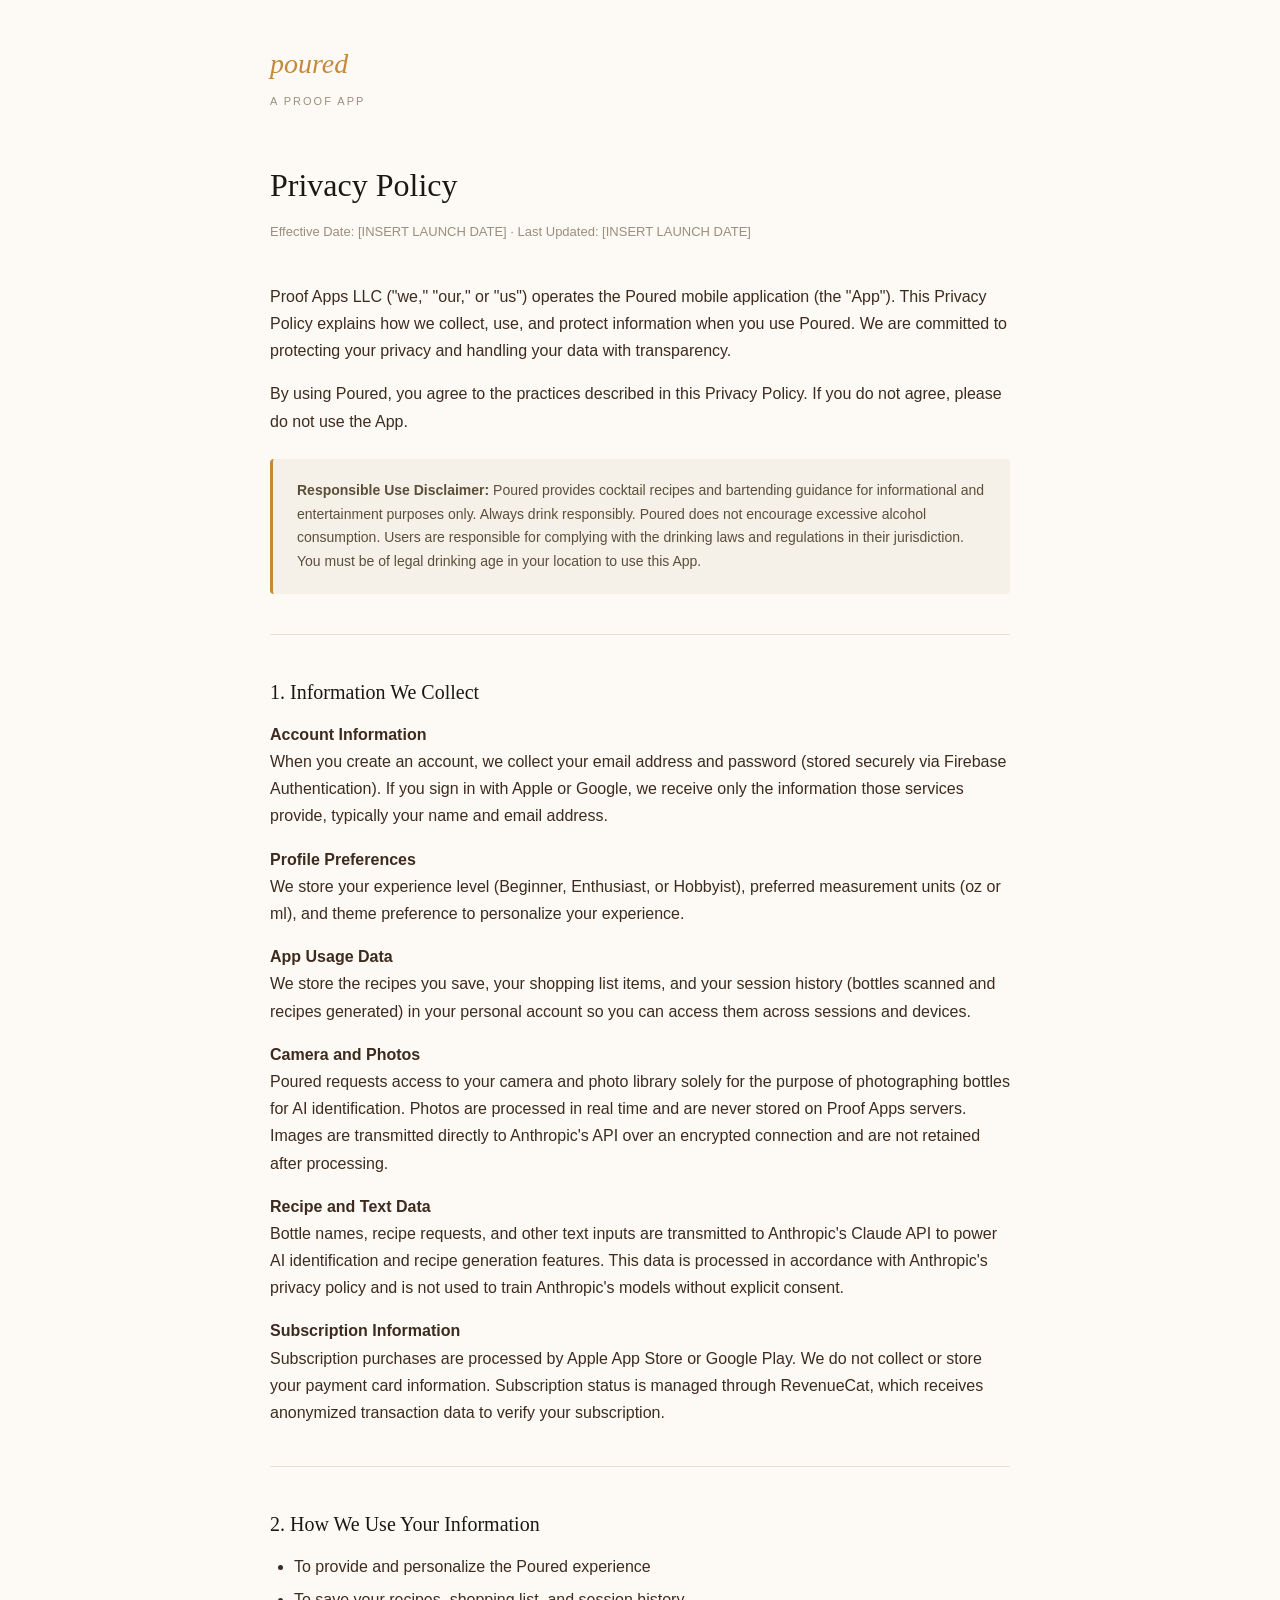
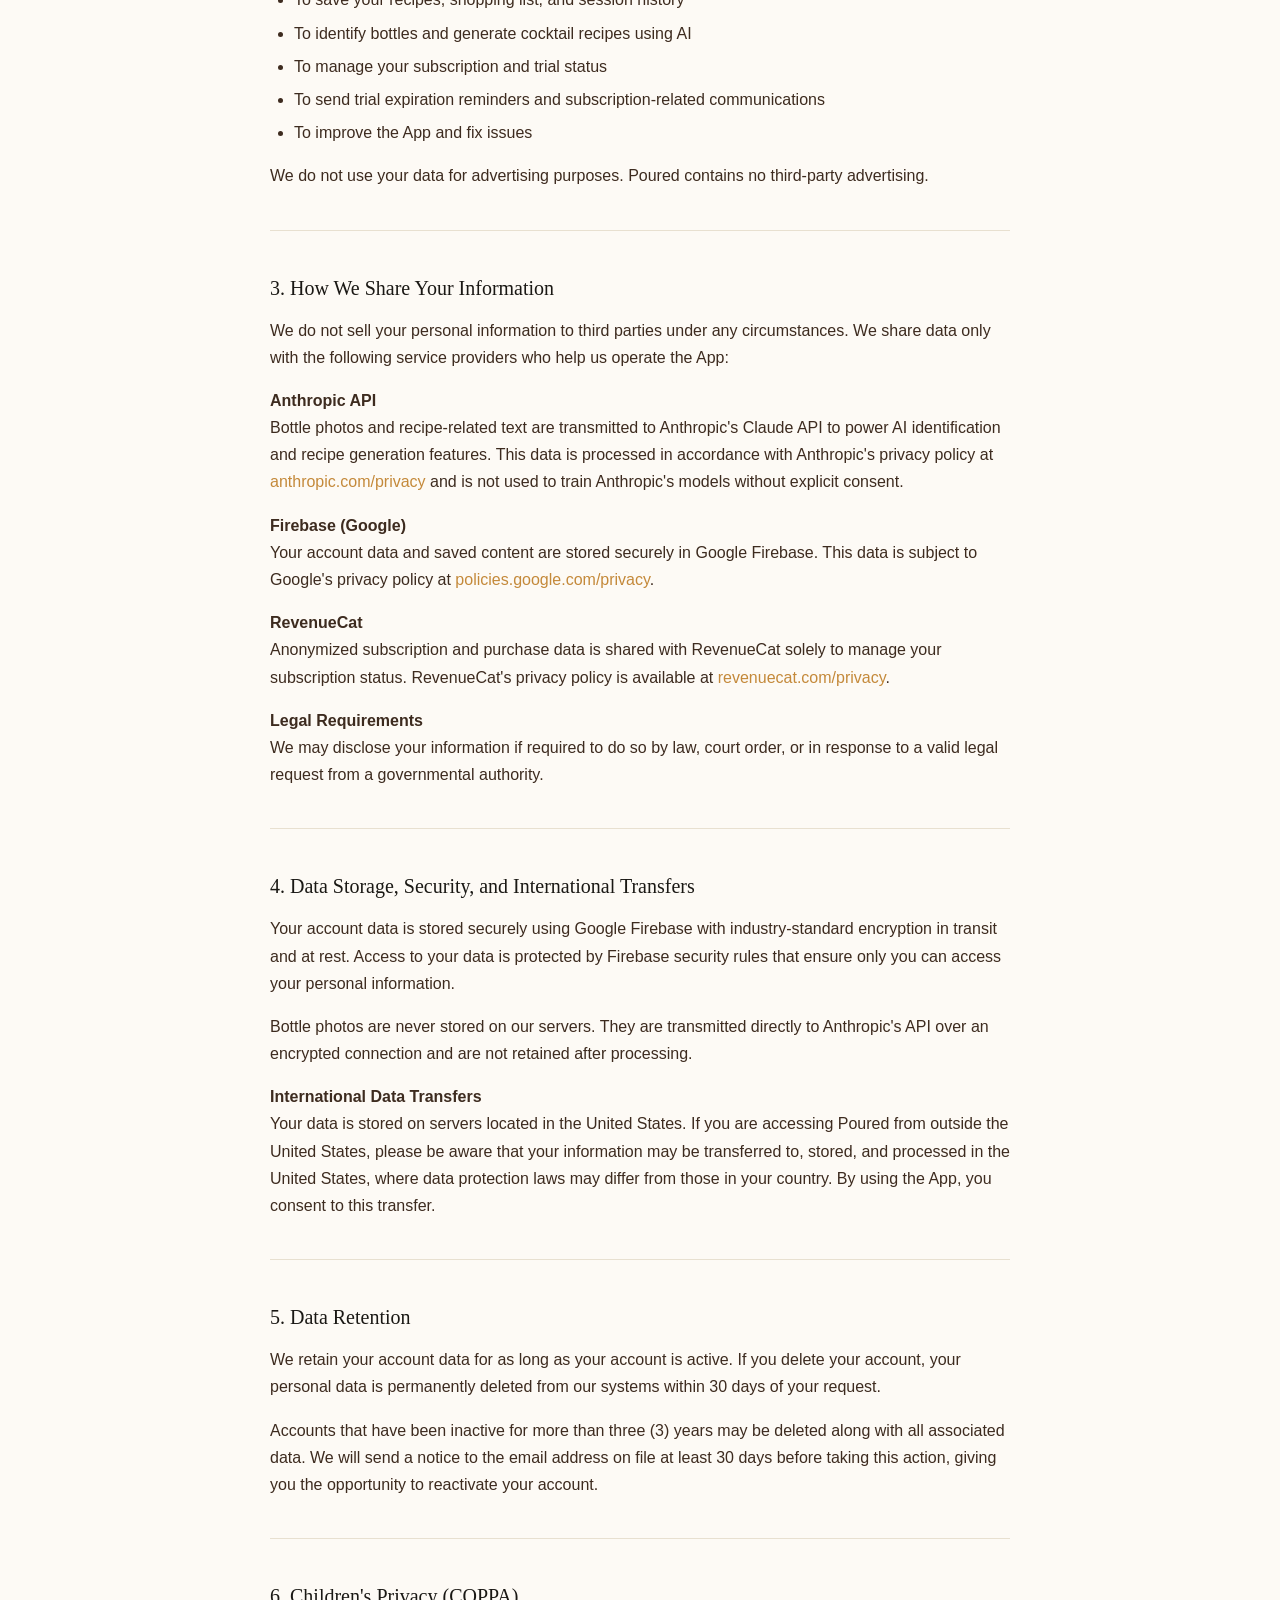
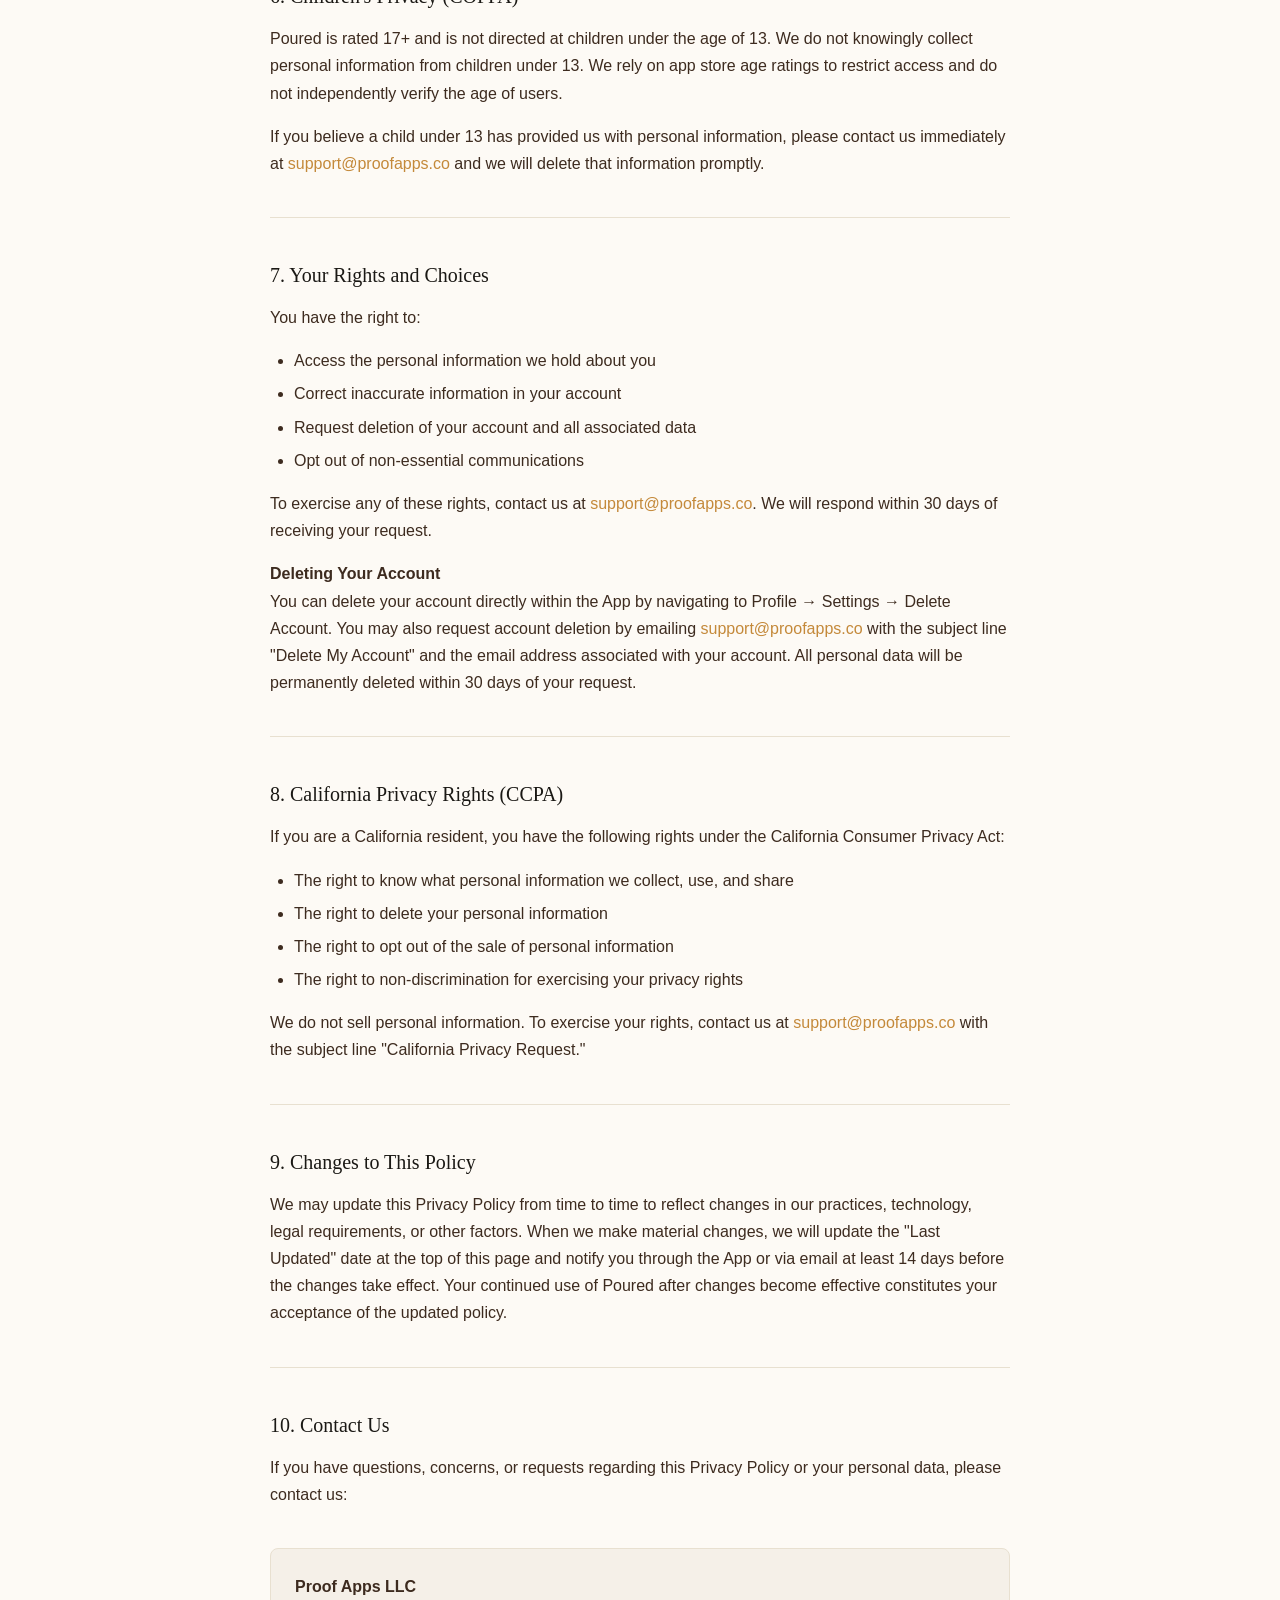
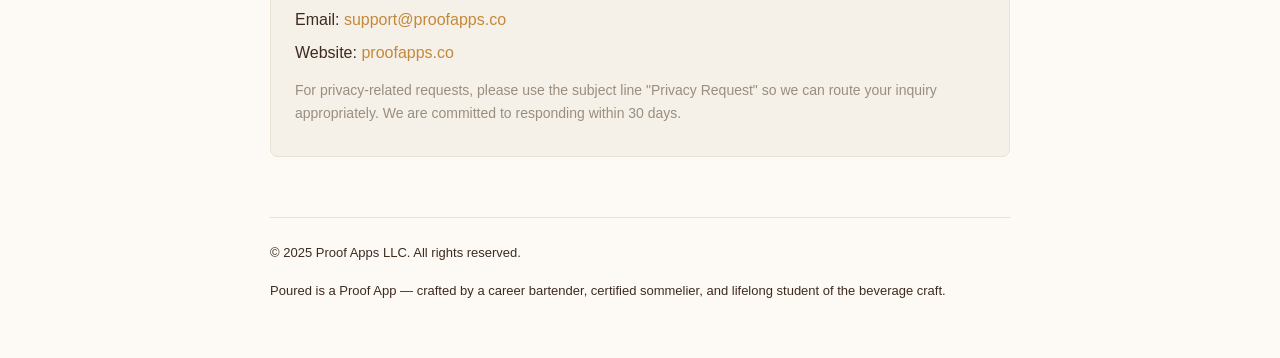
==== privacy.html @ 3e474027 "Rename privacy-policy.html to privacy.html" ====
<!DOCTYPE html>
<html lang="en">
<head>
  <meta charset="UTF-8">
  <meta name="viewport" content="width=device-width, initial-scale=1.0">
  <title>Privacy Policy — Poured</title>
  <style>
    * { box-sizing: border-box; margin: 0; padding: 0; }
    body {
      font-family: -apple-system, BlinkMacSystemFont, 'Helvetica Neue', Arial, sans-serif;
      font-size: 16px;
      line-height: 1.7;
      color: #1a1814;
      background: #fdfaf5;
      padding: 40px 20px;
    }
    .container { max-width: 740px; margin: 0 auto; }
    .brand { font-family: Georgia, serif; font-style: italic; font-size: 28px; color: #c4893a; margin-bottom: 4px; }
    .brand-sub { font-size: 11px; letter-spacing: 2px; text-transform: uppercase; color: #9a8e7e; margin-bottom: 48px; }
    h1 { font-family: Georgia, serif; font-size: 32px; font-weight: 400; color: #1a1814; margin-bottom: 8px; }
    .effective-date { font-size: 13px; color: #9a8e7e; margin-bottom: 40px; }
    h2 { font-family: Georgia, serif; font-size: 20px; font-weight: 400; color: #1a1814; margin-top: 40px; margin-bottom: 12px; }
    p { margin-bottom: 16px; color: #3d2b1f; }
    ul { margin: 0 0 16px 24px; color: #3d2b1f; }
    ul li { margin-bottom: 6px; }
    .divider { border: none; border-top: 1px solid #e8e0d0; margin: 40px 0; }
    a { color: #c4893a; text-decoration: none; }
    a:hover { text-decoration: underline; }
    .contact-box { background: #f5f0e8; border: 1px solid #e8e0d0; border-radius: 8px; padding: 24px; margin-top: 40px; }
    .contact-box p { margin-bottom: 6px; }
    .disclaimer-box { background: #f5f0e8; border-left: 3px solid #c4893a; border-radius: 4px; padding: 20px 24px; margin: 24px 0; }
    .disclaimer-box p { margin-bottom: 0; font-size: 14px; color: #5c4f3a; }
    .footer { margin-top: 60px; padding-top: 24px; border-top: 1px solid #e8e0d0; font-size: 13px; color: #9a8e7e; }
  </style>
</head>
<body>
  <div class="container">

    <div class="brand">poured</div>
    <div class="brand-sub">A Proof App</div>

    <h1>Privacy Policy</h1>
    <p class="effective-date">Effective Date: [INSERT LAUNCH DATE] · Last Updated: [INSERT LAUNCH DATE]</p>

    <p>Proof Apps LLC ("we," "our," or "us") operates the Poured mobile application (the "App"). This Privacy Policy explains how we collect, use, and protect information when you use Poured. We are committed to protecting your privacy and handling your data with transparency.</p>

    <p>By using Poured, you agree to the practices described in this Privacy Policy. If you do not agree, please do not use the App.</p>

    <div class="disclaimer-box">
      <p><strong>Responsible Use Disclaimer:</strong> Poured provides cocktail recipes and bartending guidance for informational and entertainment purposes only. Always drink responsibly. Poured does not encourage excessive alcohol consumption. Users are responsible for complying with the drinking laws and regulations in their jurisdiction. You must be of legal drinking age in your location to use this App.</p>
    </div>

    <hr class="divider">

    <h2>1. Information We Collect</h2>

    <p><strong>Account Information</strong><br>
    When you create an account, we collect your email address and password (stored securely via Firebase Authentication). If you sign in with Apple or Google, we receive only the information those services provide, typically your name and email address.</p>

    <p><strong>Profile Preferences</strong><br>
    We store your experience level (Beginner, Enthusiast, or Hobbyist), preferred measurement units (oz or ml), and theme preference to personalize your experience.</p>

    <p><strong>App Usage Data</strong><br>
    We store the recipes you save, your shopping list items, and your session history (bottles scanned and recipes generated) in your personal account so you can access them across sessions and devices.</p>

    <p><strong>Camera and Photos</strong><br>
    Poured requests access to your camera and photo library solely for the purpose of photographing bottles for AI identification. Photos are processed in real time and are never stored on Proof Apps servers. Images are transmitted directly to Anthropic's API over an encrypted connection and are not retained after processing.</p>

    <p><strong>Recipe and Text Data</strong><br>
    Bottle names, recipe requests, and other text inputs are transmitted to Anthropic's Claude API to power AI identification and recipe generation features. This data is processed in accordance with Anthropic's privacy policy and is not used to train Anthropic's models without explicit consent.</p>

    <p><strong>Subscription Information</strong><br>
    Subscription purchases are processed by Apple App Store or Google Play. We do not collect or store your payment card information. Subscription status is managed through RevenueCat, which receives anonymized transaction data to verify your subscription.</p>

    <hr class="divider">

    <h2>2. How We Use Your Information</h2>

    <ul>
      <li>To provide and personalize the Poured experience</li>
      <li>To save your recipes, shopping list, and session history</li>
      <li>To identify bottles and generate cocktail recipes using AI</li>
      <li>To manage your subscription and trial status</li>
      <li>To send trial expiration reminders and subscription-related communications</li>
      <li>To improve the App and fix issues</li>
    </ul>

    <p>We do not use your data for advertising purposes. Poured contains no third-party advertising.</p>

    <hr class="divider">

    <h2>3. How We Share Your Information</h2>

    <p>We do not sell your personal information to third parties under any circumstances. We share data only with the following service providers who help us operate the App:</p>

    <p><strong>Anthropic API</strong><br>
    Bottle photos and recipe-related text are transmitted to Anthropic's Claude API to power AI identification and recipe generation features. This data is processed in accordance with Anthropic's privacy policy at <a href="https://www.anthropic.com/privacy" target="_blank">anthropic.com/privacy</a> and is not used to train Anthropic's models without explicit consent.</p>

    <p><strong>Firebase (Google)</strong><br>
    Your account data and saved content are stored securely in Google Firebase. This data is subject to Google's privacy policy at <a href="https://policies.google.com/privacy" target="_blank">policies.google.com/privacy</a>.</p>

    <p><strong>RevenueCat</strong><br>
    Anonymized subscription and purchase data is shared with RevenueCat solely to manage your subscription status. RevenueCat's privacy policy is available at <a href="https://www.revenuecat.com/privacy" target="_blank">revenuecat.com/privacy</a>.</p>

    <p><strong>Legal Requirements</strong><br>
    We may disclose your information if required to do so by law, court order, or in response to a valid legal request from a governmental authority.</p>

    <hr class="divider">

    <h2>4. Data Storage, Security, and International Transfers</h2>

    <p>Your account data is stored securely using Google Firebase with industry-standard encryption in transit and at rest. Access to your data is protected by Firebase security rules that ensure only you can access your personal information.</p>

    <p>Bottle photos are never stored on our servers. They are transmitted directly to Anthropic's API over an encrypted connection and are not retained after processing.</p>

    <p><strong>International Data Transfers</strong><br>
    Your data is stored on servers located in the United States. If you are accessing Poured from outside the United States, please be aware that your information may be transferred to, stored, and processed in the United States, where data protection laws may differ from those in your country. By using the App, you consent to this transfer.</p>

    <hr class="divider">

    <h2>5. Data Retention</h2>

    <p>We retain your account data for as long as your account is active. If you delete your account, your personal data is permanently deleted from our systems within 30 days of your request.</p>

    <p>Accounts that have been inactive for more than three (3) years may be deleted along with all associated data. We will send a notice to the email address on file at least 30 days before taking this action, giving you the opportunity to reactivate your account.</p>

    <hr class="divider">

    <h2>6. Children's Privacy (COPPA)</h2>

    <p>Poured is rated 17+ and is not directed at children under the age of 13. We do not knowingly collect personal information from children under 13. We rely on app store age ratings to restrict access and do not independently verify the age of users.</p>

    <p>If you believe a child under 13 has provided us with personal information, please contact us immediately at <a href="mailto:support@proofapps.co">support@proofapps.co</a> and we will delete that information promptly.</p>

    <hr class="divider">

    <h2>7. Your Rights and Choices</h2>

    <p>You have the right to:</p>
    <ul>
      <li>Access the personal information we hold about you</li>
      <li>Correct inaccurate information in your account</li>
      <li>Request deletion of your account and all associated data</li>
      <li>Opt out of non-essential communications</li>
    </ul>

    <p>To exercise any of these rights, contact us at <a href="mailto:support@proofapps.co">support@proofapps.co</a>. We will respond within 30 days of receiving your request.</p>

    <p><strong>Deleting Your Account</strong><br>
    You can delete your account directly within the App by navigating to Profile → Settings → Delete Account. You may also request account deletion by emailing <a href="mailto:support@proofapps.co">support@proofapps.co</a> with the subject line "Delete My Account" and the email address associated with your account. All personal data will be permanently deleted within 30 days of your request.</p>

    <hr class="divider">

    <h2>8. California Privacy Rights (CCPA)</h2>

    <p>If you are a California resident, you have the following rights under the California Consumer Privacy Act:</p>
    <ul>
      <li>The right to know what personal information we collect, use, and share</li>
      <li>The right to delete your personal information</li>
      <li>The right to opt out of the sale of personal information</li>
      <li>The right to non-discrimination for exercising your privacy rights</li>
    </ul>

    <p>We do not sell personal information. To exercise your rights, contact us at <a href="mailto:support@proofapps.co">support@proofapps.co</a> with the subject line "California Privacy Request."</p>

    <hr class="divider">

    <h2>9. Changes to This Policy</h2>

    <p>We may update this Privacy Policy from time to time to reflect changes in our practices, technology, legal requirements, or other factors. When we make material changes, we will update the "Last Updated" date at the top of this page and notify you through the App or via email at least 14 days before the changes take effect. Your continued use of Poured after changes become effective constitutes your acceptance of the updated policy.</p>

    <hr class="divider">

    <h2>10. Contact Us</h2>

    <p>If you have questions, concerns, or requests regarding this Privacy Policy or your personal data, please contact us:</p>

    <div class="contact-box">
      <p><strong>Proof Apps LLC</strong></p>
      <p>Email: <a href="mailto:support@proofapps.co">support@proofapps.co</a></p>
      <p>Website: <a href="https://proofapps.co" target="_blank">proofapps.co</a></p>
      <p style="margin-top: 12px; font-size: 14px; color: #9a8e7e;">
        For privacy-related requests, please use the subject line "Privacy Request" so we can route your inquiry appropriately. We are committed to responding within 30 days.
      </p>
    </div>

    <div class="footer">
      <p>© 2025 Proof Apps LLC. All rights reserved.</p>
      <p style="margin-top: 4px;">Poured is a Proof App — crafted by a career bartender, certified sommelier, and lifelong student of the beverage craft.</p>
    </div>

  </div>
</body>
</html>
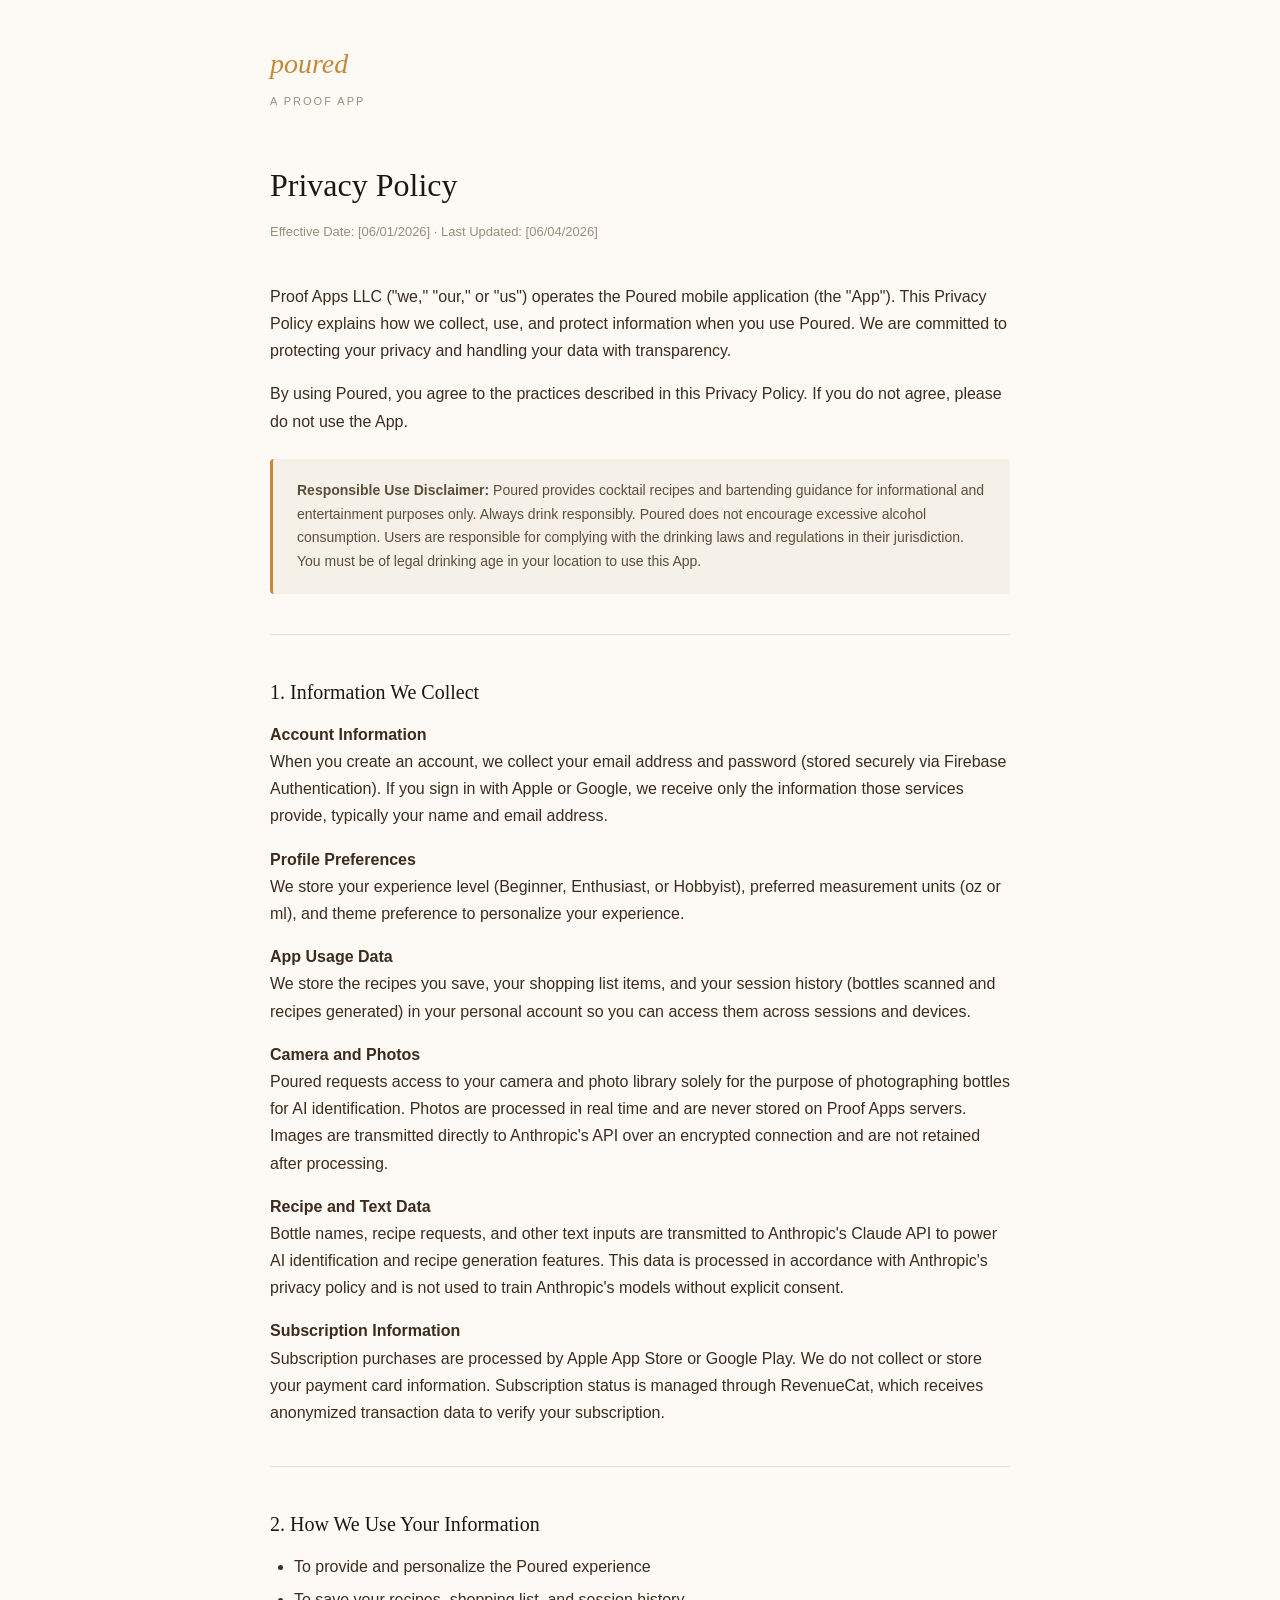
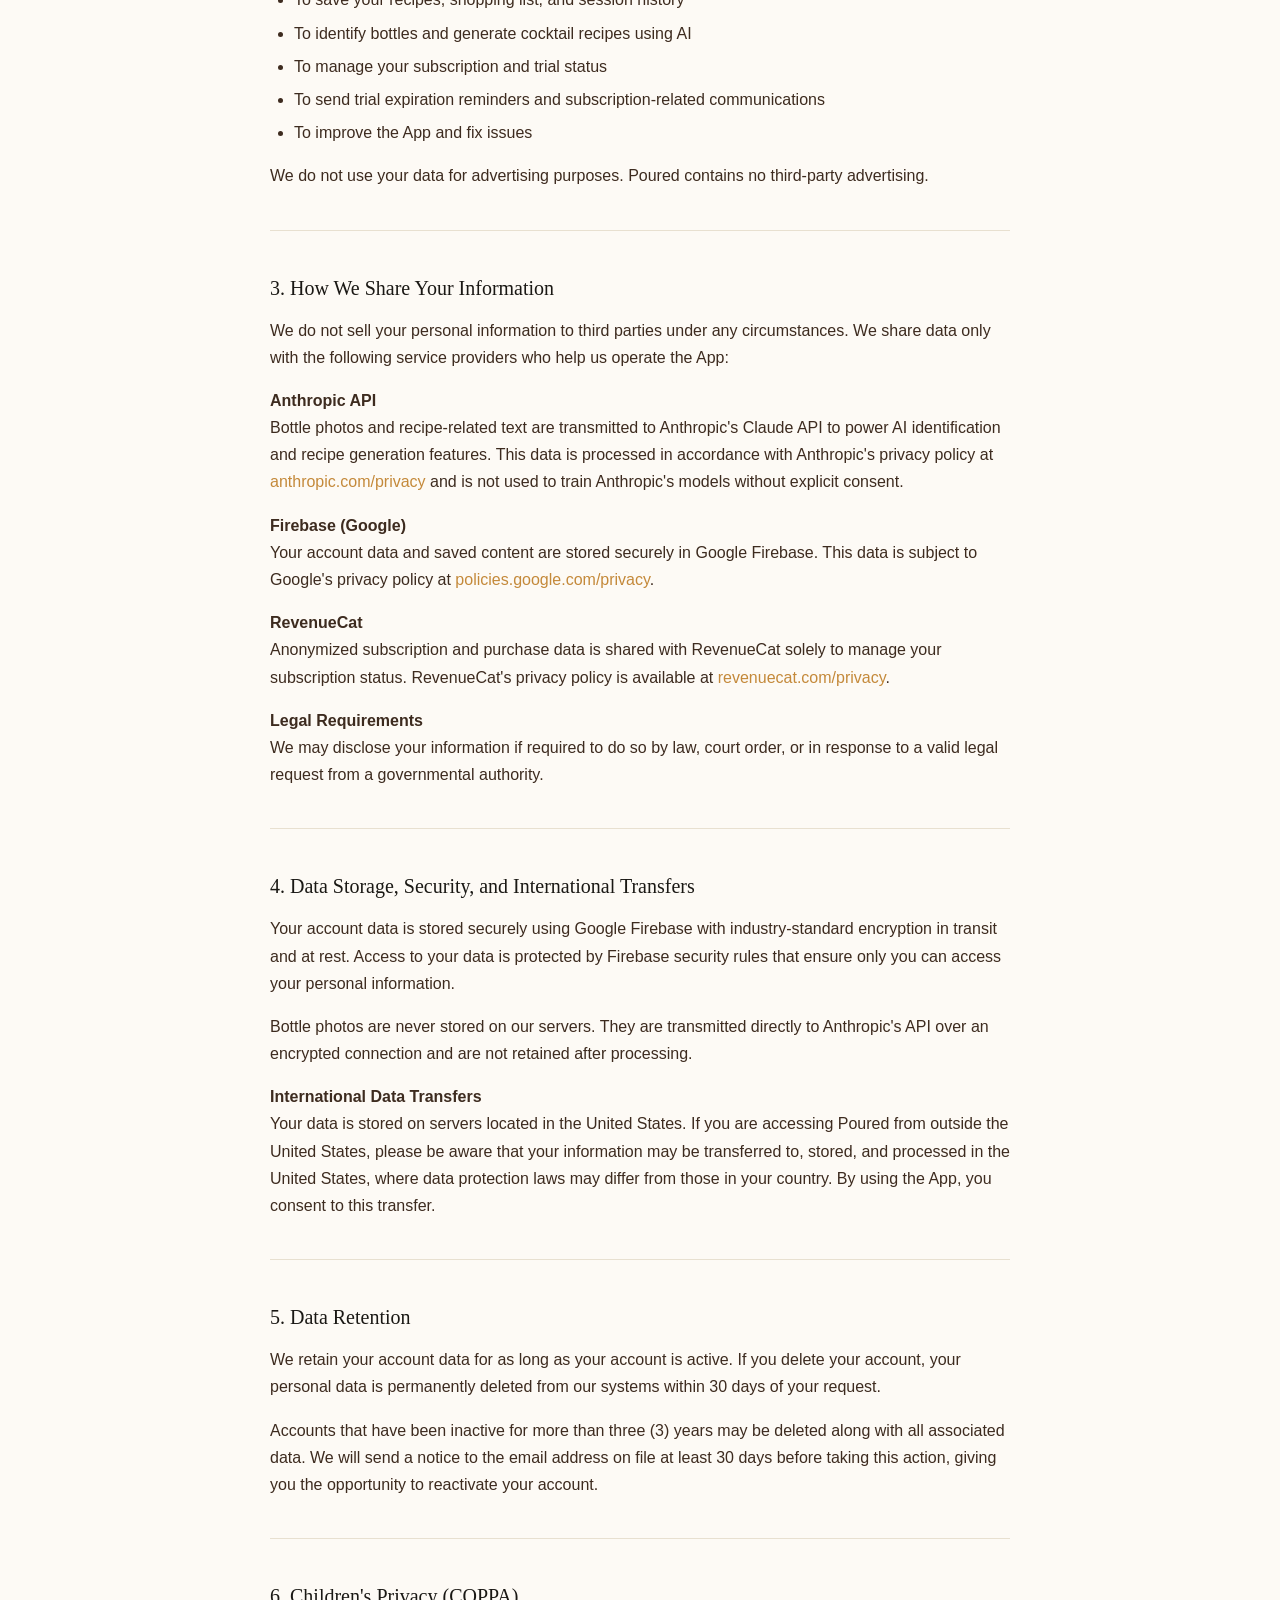
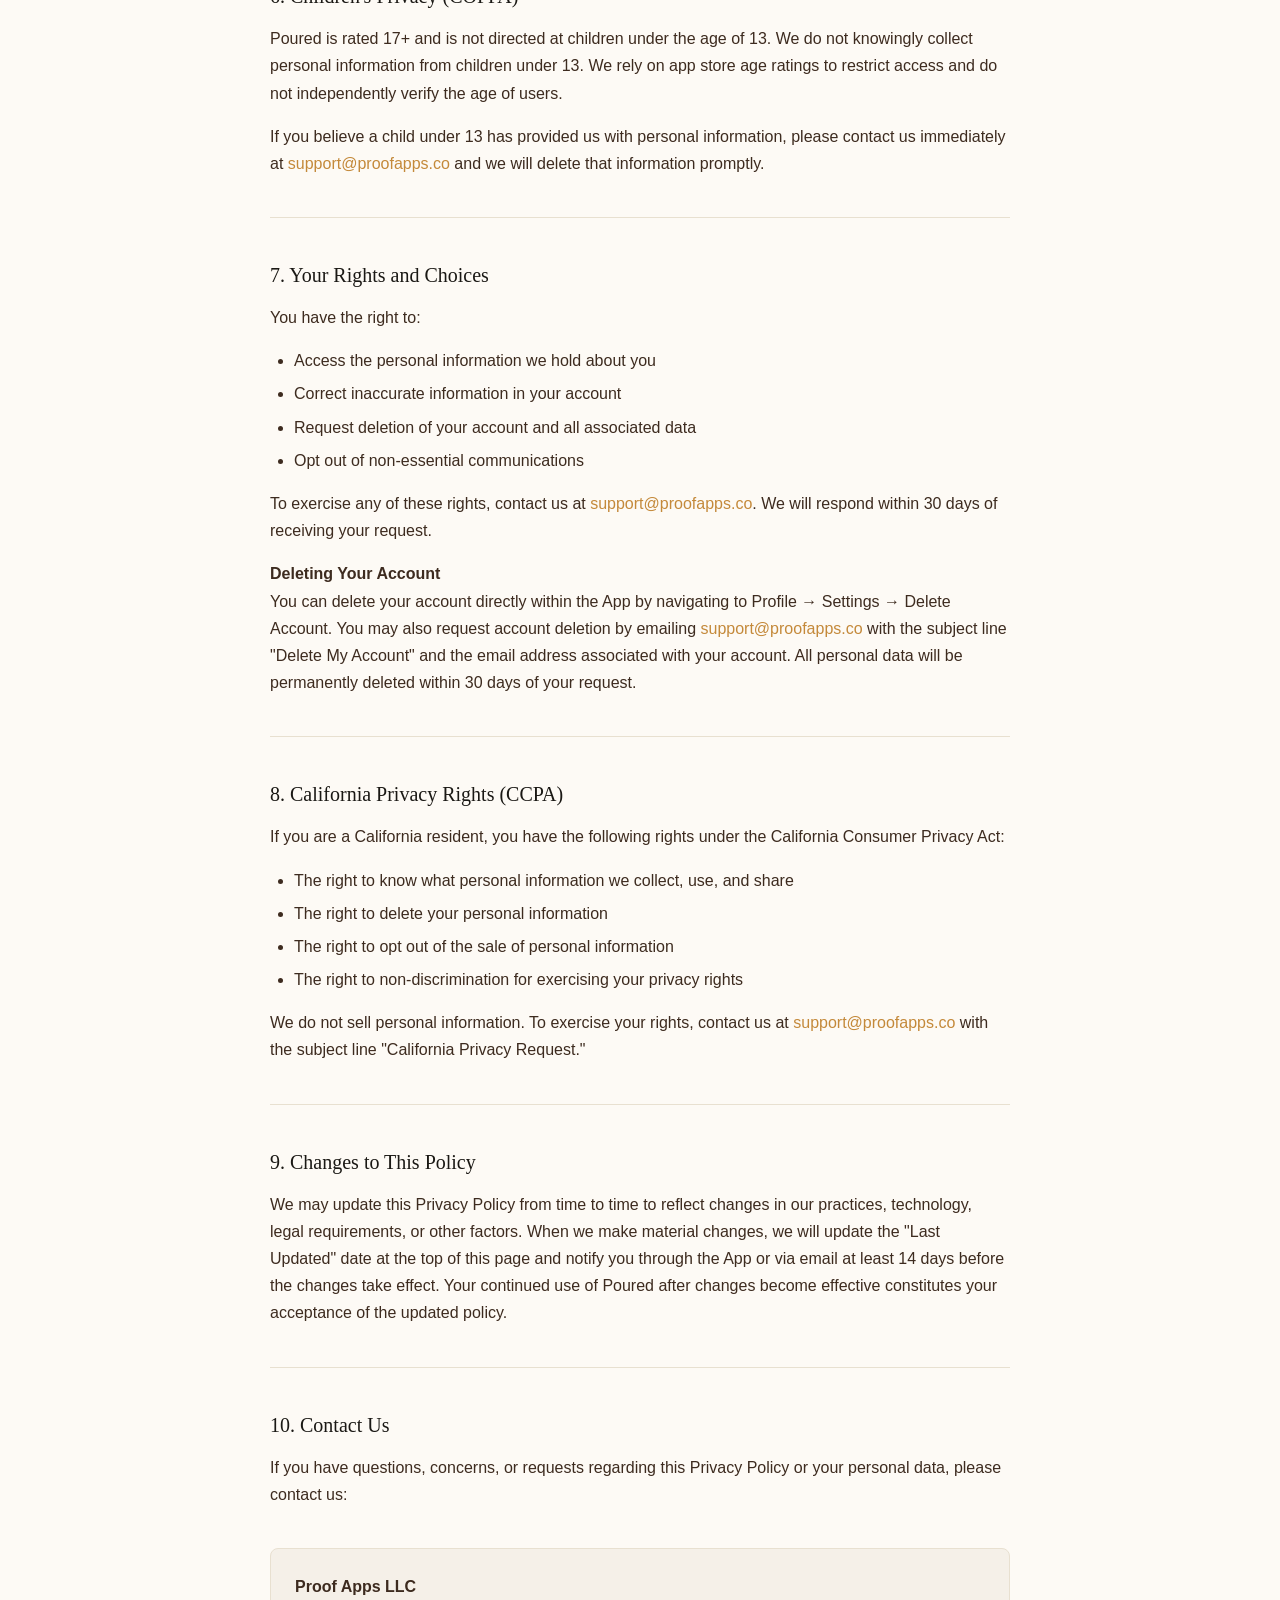
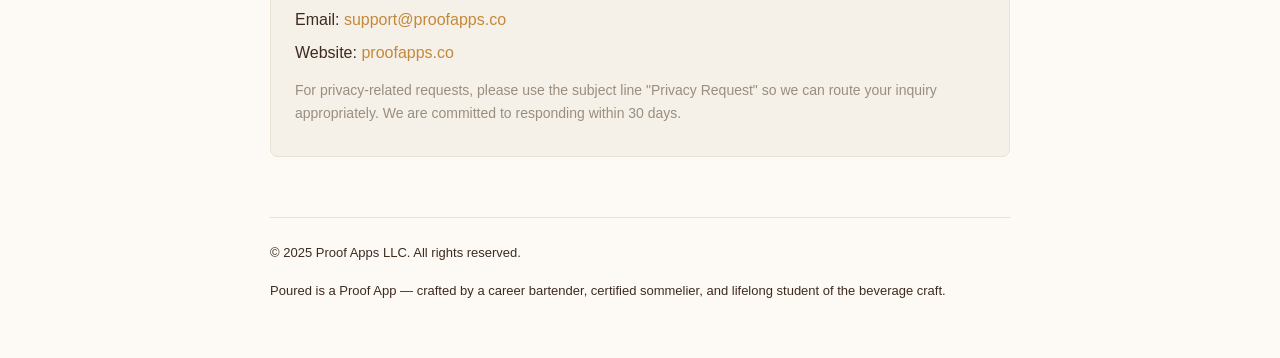
==== commit 3b619d00: "Update privacy.html" ====
--- a/privacy.html
+++ b/privacy.html
@@ -40,7 +40,7 @@
     <div class="brand-sub">A Proof App</div>
 
     <h1>Privacy Policy</h1>
-    <p class="effective-date">Effective Date: [INSERT LAUNCH DATE] · Last Updated: [INSERT LAUNCH DATE]</p>
+    <p class="effective-date">Effective Date: [06/01/2026] · Last Updated: [06/04/2026]</p>
 
     <p>Proof Apps LLC ("we," "our," or "us") operates the Poured mobile application (the "App"). This Privacy Policy explains how we collect, use, and protect information when you use Poured. We are committed to protecting your privacy and handling your data with transparency.</p>
 
